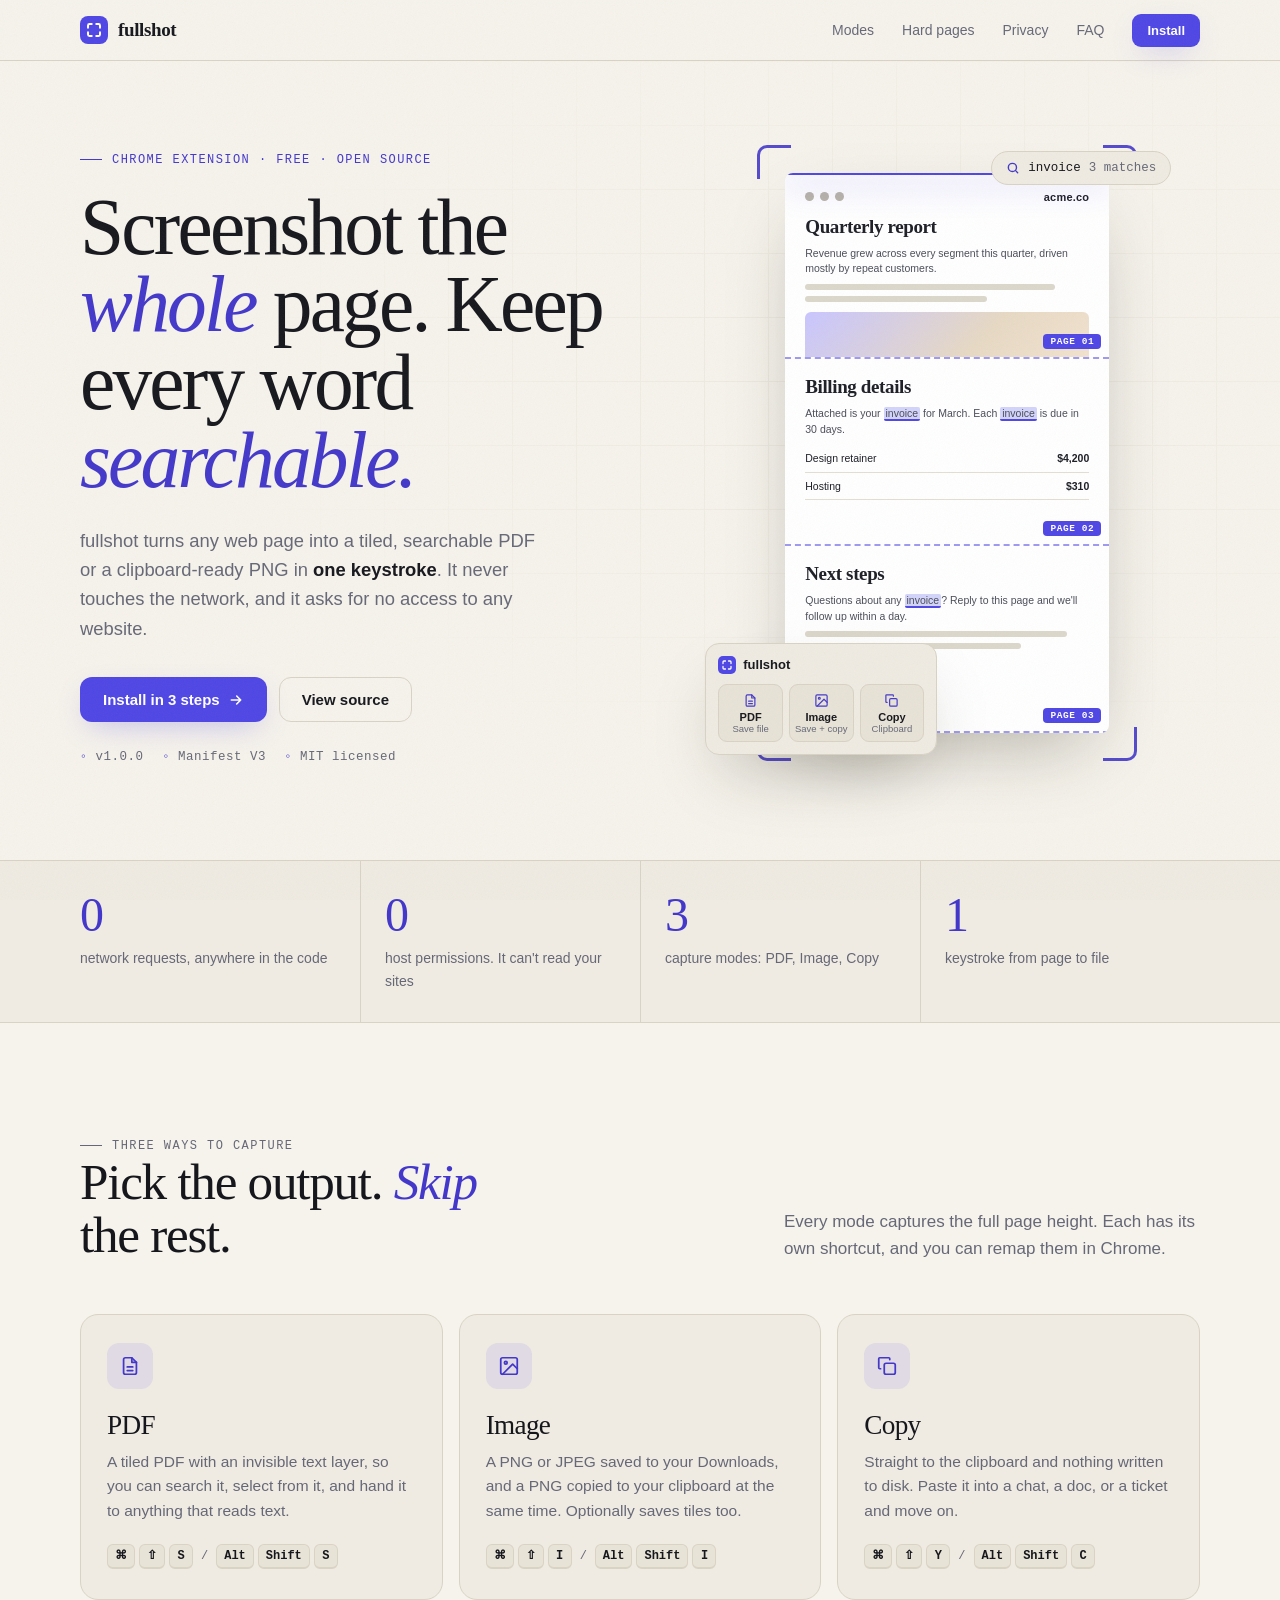
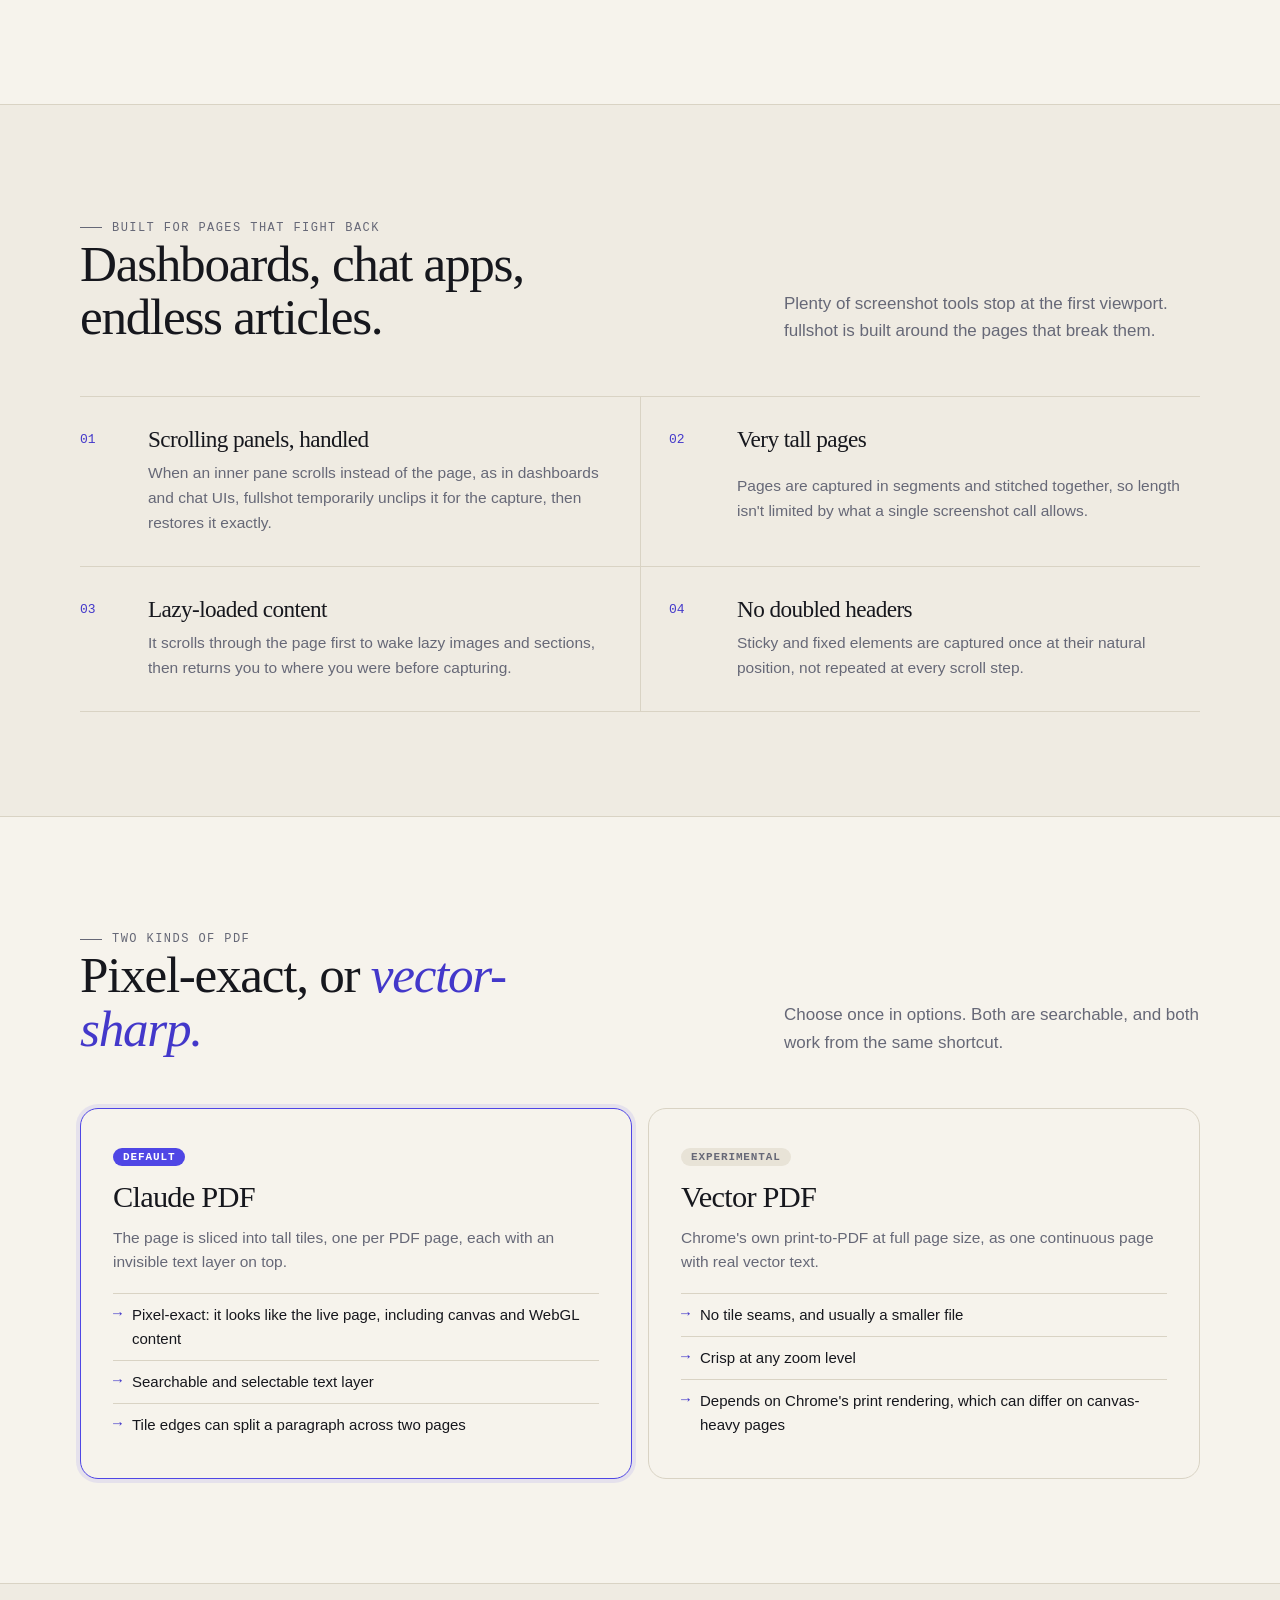
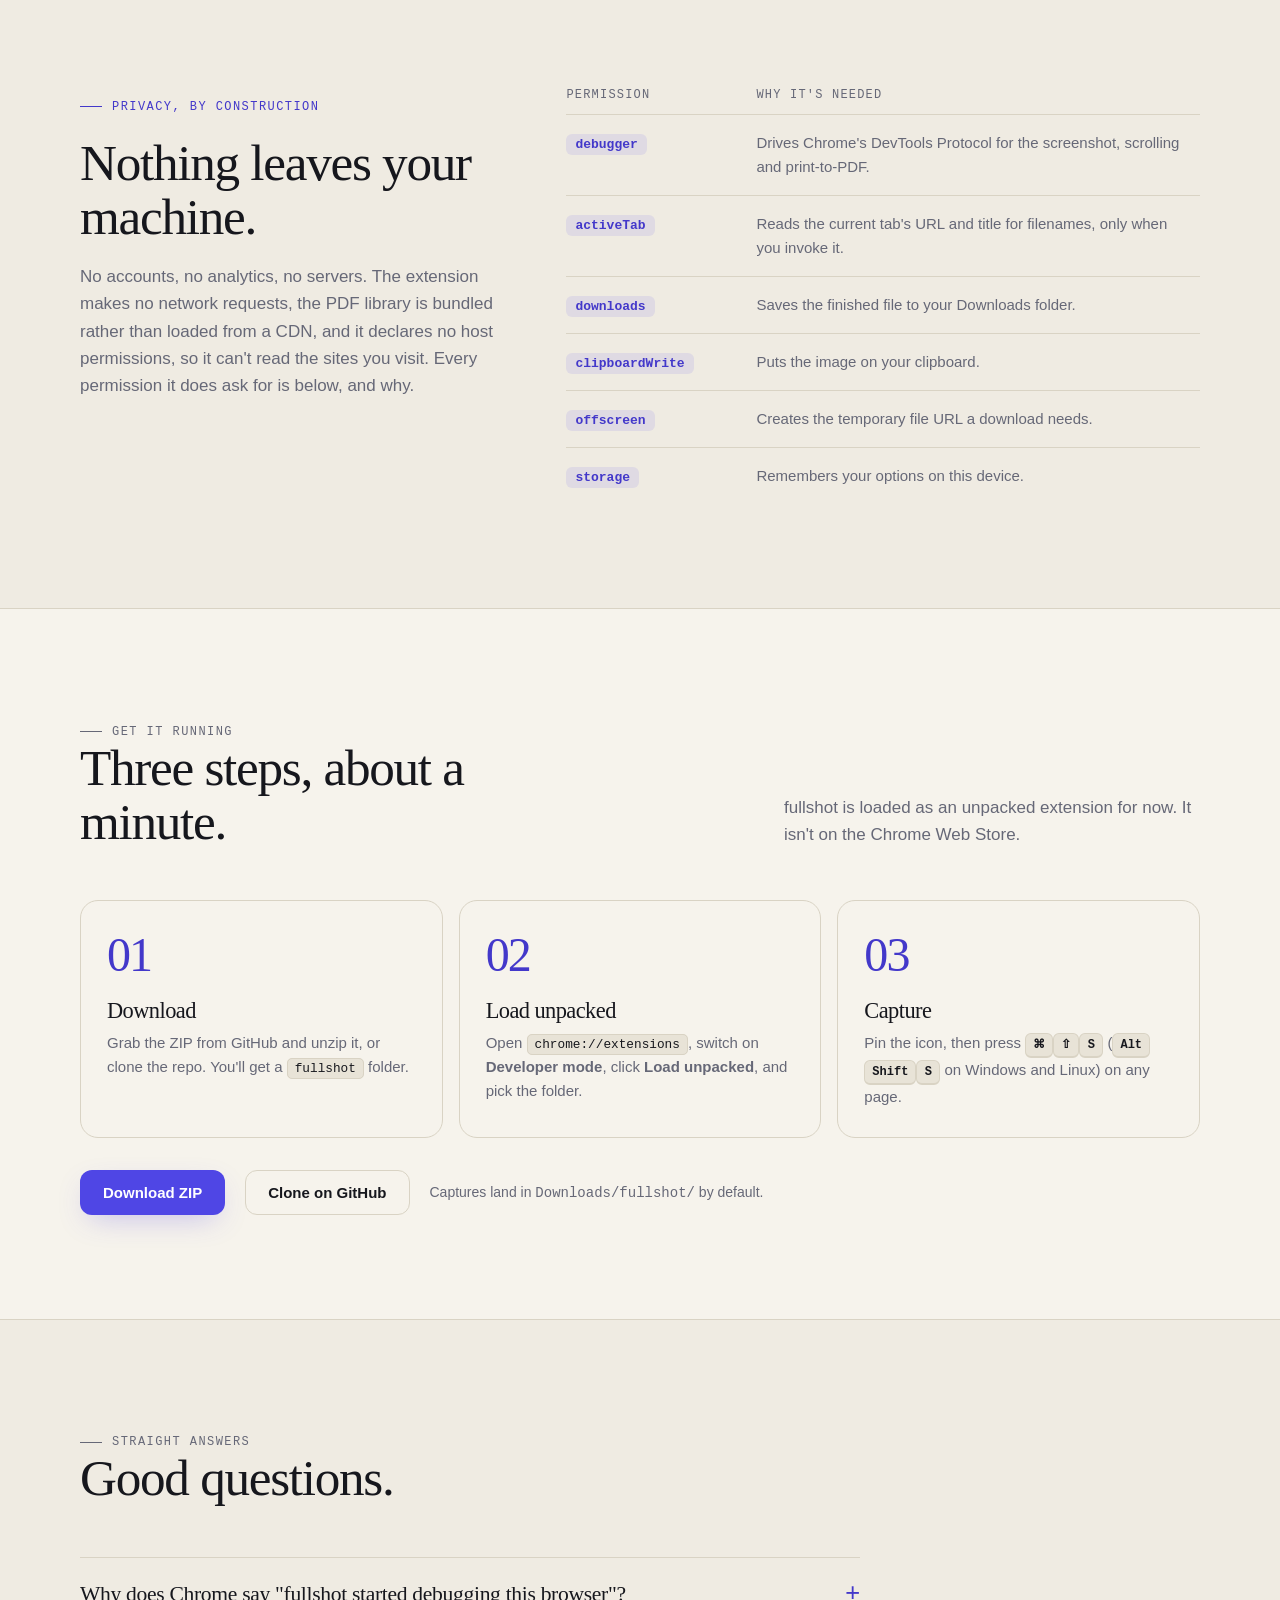
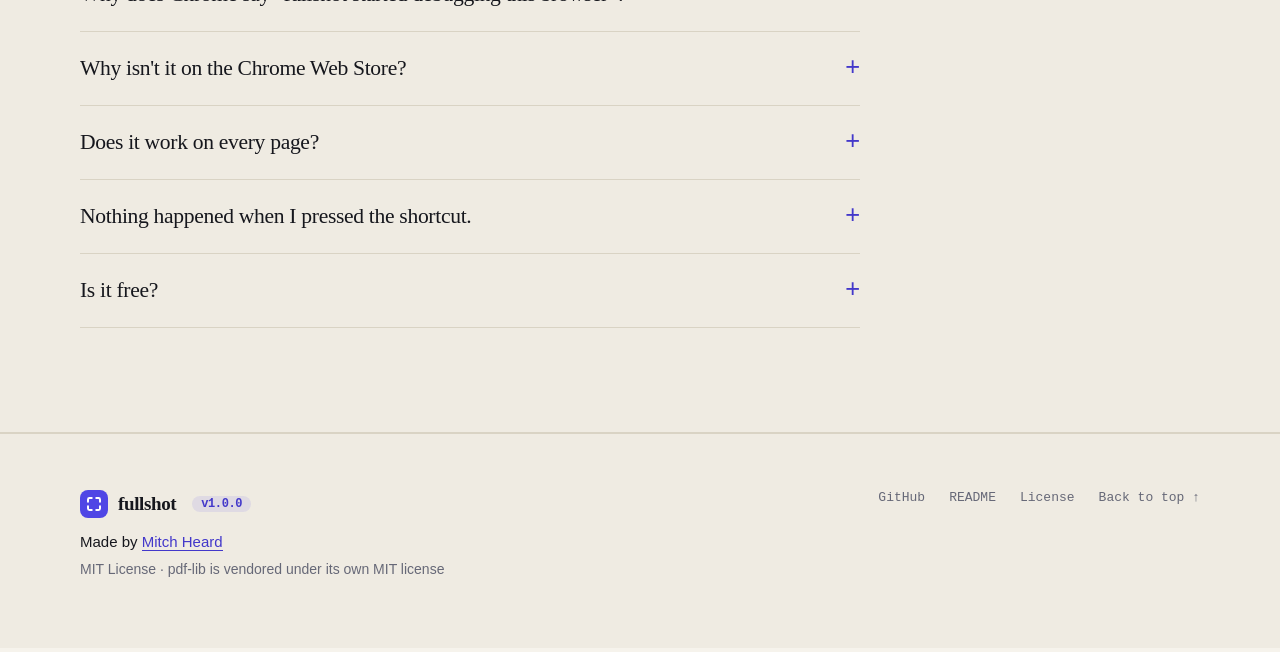
==== docs/index.html @ f9b730c2 "Add credit, version and shortcuts to options; add landing page Options gets a Shortcuts card (live f" ====
<!DOCTYPE html>
<html lang="en">
  <head>
    <meta charset="utf-8" />
    <meta name="viewport" content="width=device-width, initial-scale=1" />
    <title>fullshot — full-page screenshots for Chrome</title>
    <meta
      name="description"
      content="Capture any web page as a tiled, searchable PDF or a clipboard-ready PNG in one keystroke. Free, open source, and it never touches the network."
    />
    <meta name="theme-color" content="#0d0e12" />
    <meta property="og:title" content="fullshot — full-page screenshots for Chrome" />
    <meta
      property="og:description"
      content="Tiled, searchable PDFs and clipboard-ready PNGs in one keystroke. No network access, no tracking, no host permissions."
    />
    <meta property="og:type" content="website" />
    <link
      rel="icon"
      href="data:image/svg+xml,%3Csvg xmlns='http://www.w3.org/2000/svg' viewBox='0 0 32 32'%3E%3Crect width='32' height='32' rx='8' fill='%234f46e5'/%3E%3Cpath d='M9 13v-2.5A1.5 1.5 0 0 1 10.5 9H13M19 9h2.5a1.5 1.5 0 0 1 1.5 1.5V13M23 19v2.5a1.5 1.5 0 0 1-1.5 1.5H19M13 23h-2.5A1.5 1.5 0 0 1 9 21.5V19' fill='none' stroke='white' stroke-width='2.4' stroke-linecap='round' stroke-linejoin='round'/%3E%3C/svg%3E"
    />
    <style>
      /* ───────── Tokens ───────── */
      :root {
        --bg: #0d0e12;
        --bg-2: #14151b;
        --bg-3: #1b1c24;
        --line: #272935;
        --text: #ecebe6;
        --muted: #9b9dab;
        --accent: #4f46e5;
        --accent-text: #9ea2ff;
        --accent-glow: rgba(99, 102, 241, 0.45);
        --accent-soft: rgba(99, 102, 241, 0.14);
        --paper: #f4f1ea;
        --paper-ink: #1d1e26;
        --paper-muted: #b9b5a8;
        --shadow: 0 30px 80px -20px rgba(0, 0, 0, 0.7);
        --grain-opacity: 0.07;

        --serif: "Iowan Old Style", "Palatino Linotype", Palatino, Charter, "Bitstream Charter", Georgia, serif;
        --sans: -apple-system, BlinkMacSystemFont, "Segoe UI", Roboto, sans-serif;
        --mono: ui-monospace, "SF Mono", SFMono-Regular, Menlo, Consolas, monospace;
      }

      @media (prefers-color-scheme: light) {
        :root {
          --bg: #f6f3ec;
          --bg-2: #efebe2;
          --bg-3: #e8e3d7;
          --line: #d9d3c4;
          --text: #16171d;
          --muted: #666877;
          --accent: #4f46e5;
          --accent-text: #4338ca;
          --accent-glow: rgba(79, 70, 229, 0.35);
          --accent-soft: rgba(79, 70, 229, 0.1);
          --paper: #ffffff;
          --shadow: 0 30px 70px -25px rgba(40, 36, 20, 0.35);
          --grain-opacity: 0.05;
        }
      }

      /* ───────── Base ───────── */
      * {
        box-sizing: border-box;
      }

      html {
        scroll-behavior: smooth;
        scroll-padding-top: 72px;
      }

      body {
        margin: 0;
        background: var(--bg);
        color: var(--text);
        font-family: var(--sans);
        font-size: 17px;
        line-height: 1.6;
        -webkit-font-smoothing: antialiased;
      }

      /* Film-grain overlay: the one texture on the page. */
      body::before {
        content: "";
        position: fixed;
        inset: 0;
        z-index: 100;
        pointer-events: none;
        opacity: var(--grain-opacity);
        background-image: url("data:image/svg+xml,%3Csvg xmlns='http://www.w3.org/2000/svg' width='160' height='160'%3E%3Cfilter id='n'%3E%3CfeTurbulence type='fractalNoise' baseFrequency='.9' numOctaves='2' stitchTiles='stitch'/%3E%3C/filter%3E%3Crect width='100%25' height='100%25' filter='url(%23n)'/%3E%3C/svg%3E");
      }

      a {
        color: inherit;
      }

      .wrap {
        width: min(1120px, 100% - 48px);
        margin-inline: auto;
      }

      .mono {
        font-family: var(--mono);
      }

      .eyebrow {
        display: inline-flex;
        align-items: center;
        gap: 10px;
        margin: 0 0 20px;
        font: 500 12px/1.5 var(--mono);
        letter-spacing: 0.12em;
        text-transform: uppercase;
        color: var(--accent-text);
      }

      .eyebrow::before {
        content: "";
        width: 22px;
        height: 1px;
        background: currentColor;
      }

      h1,
      h2,
      h3 {
        font-family: var(--serif);
        font-weight: 500;
        letter-spacing: -0.025em;
        line-height: 1.05;
        margin: 0;
      }

      h2 {
        font-size: clamp(2rem, 4.2vw, 3.2rem);
        max-width: 18ch;
      }

      em {
        font-style: italic;
        color: var(--accent-text);
      }

      kbd {
        display: inline-block;
        min-width: 24px;
        padding: 2px 7px;
        font: 600 12px/1.5 var(--mono);
        text-align: center;
        color: var(--text);
        background: var(--bg-3);
        border: 1px solid var(--line);
        border-bottom-width: 2px;
        border-radius: 6px;
      }

      /* ───────── Nav ───────── */
      .nav {
        position: sticky;
        top: 0;
        z-index: 50;
        background: color-mix(in srgb, var(--bg) 82%, transparent);
        backdrop-filter: blur(14px);
        -webkit-backdrop-filter: blur(14px);
        border-bottom: 1px solid var(--line);
      }

      .nav .wrap {
        display: flex;
        align-items: center;
        justify-content: space-between;
        height: 60px;
      }

      .brand {
        display: flex;
        align-items: center;
        gap: 10px;
        font: 600 19px var(--serif);
        letter-spacing: -0.02em;
        text-decoration: none;
      }

      .logo {
        width: 28px;
        height: 28px;
        padding: 5px;
        border-radius: 8px;
        background: var(--accent);
        fill: none;
        stroke: #fff;
        stroke-width: 2.6;
        stroke-linecap: round;
        stroke-linejoin: round;
      }

      .nav-links {
        display: flex;
        align-items: center;
        gap: 28px;
        font-size: 14px;
      }

      .nav-links a {
        color: var(--muted);
        text-decoration: none;
        transition: color 0.15s;
      }

      .nav-links a:hover {
        color: var(--text);
      }

      .nav-links a.btn,
      .nav-links a.btn:hover {
        color: #fff;
      }

      .btn {
        display: inline-flex;
        align-items: center;
        gap: 8px;
        padding: 13px 22px;
        font: 600 15px var(--sans);
        text-decoration: none;
        color: #fff;
        background: var(--accent);
        border: 1px solid transparent;
        border-radius: 12px;
        box-shadow: 0 10px 30px -10px var(--accent-glow);
        transition: transform 0.15s, box-shadow 0.15s, background 0.15s;
      }

      .btn:hover {
        transform: translateY(-2px);
        background: #5b52f0;
        box-shadow: 0 16px 36px -10px var(--accent-glow);
      }

      .btn.ghost {
        color: var(--text);
        background: transparent;
        border-color: var(--line);
        box-shadow: none;
      }

      .btn.ghost:hover {
        background: var(--bg-2);
        border-color: var(--muted);
      }

      .btn.small {
        padding: 8px 14px;
        font-size: 13px;
        border-radius: 9px;
      }

      /* ───────── Hero ───────── */
      .hero {
        position: relative;
        overflow: hidden;
        padding: 80px 0 96px;
      }

      /* Faint viewfinder grid behind the hero. */
      .hero::before {
        content: "";
        position: absolute;
        inset: 0;
        background-image: linear-gradient(var(--line) 1px, transparent 1px),
          linear-gradient(90deg, var(--line) 1px, transparent 1px);
        background-size: 64px 64px;
        opacity: 0.35;
        mask-image: radial-gradient(ellipse 70% 70% at 70% 40%, #000 0%, transparent 75%);
        -webkit-mask-image: radial-gradient(ellipse 70% 70% at 70% 40%, #000 0%, transparent 75%);
      }

      .hero .wrap {
        position: relative;
        display: grid;
        grid-template-columns: 1.05fr 0.95fr;
        gap: 56px;
        align-items: center;
      }

      h1 {
        font-size: clamp(2.7rem, 6.2vw, 5.1rem);
        letter-spacing: -0.035em;
        line-height: 0.98;
      }

      .lede {
        max-width: 46ch;
        margin: 26px 0 34px;
        font-size: 1.15rem;
        color: var(--muted);
      }

      .lede strong {
        color: var(--text);
        font-weight: 600;
      }

      .cta-row {
        display: flex;
        flex-wrap: wrap;
        gap: 12px;
      }

      .meta {
        display: flex;
        flex-wrap: wrap;
        gap: 6px 18px;
        margin-top: 28px;
        font: 500 12.5px var(--mono);
        letter-spacing: 0.04em;
        color: var(--muted);
      }

      .meta span::before {
        content: "◦ ";
        color: var(--accent-text);
      }

      /* ───────── Hero visual: the page being sliced ───────── */
      .stage {
        position: relative;
        justify-self: center;
        width: min(380px, 100%);
        padding: 28px;
      }

      /* Viewfinder corner brackets around the stage. */
      .stage .corner {
        position: absolute;
        width: 34px;
        height: 34px;
        border: 3px solid var(--accent-text);
        opacity: 0.9;
      }
      .corner.tl { top: 0; left: 0; border-right: 0; border-bottom: 0; border-top-left-radius: 10px; }
      .corner.tr { top: 0; right: 0; border-left: 0; border-bottom: 0; border-top-right-radius: 10px; }
      .corner.bl { bottom: 0; left: 0; border-right: 0; border-top: 0; border-bottom-left-radius: 10px; }
      .corner.br { bottom: 0; right: 0; border-left: 0; border-top: 0; border-bottom-right-radius: 10px; }

      .page {
        position: relative;
        height: 560px;
        overflow: hidden;
        color: var(--paper-ink);
        background: var(--paper);
        border-radius: 8px;
        box-shadow: var(--shadow);
      }

      .tile {
        position: relative;
        height: 33.333%;
        padding: 18px 20px;
        border-bottom: 2px dashed rgba(79, 70, 229, 0.55);
        overflow: hidden;
      }

      .tile:last-child {
        border-bottom: 0;
      }

      .tile-tag {
        position: absolute;
        bottom: 8px;
        right: 8px;
        padding: 2px 7px;
        font: 600 9.5px var(--mono);
        letter-spacing: 0.06em;
        color: #fff;
        background: var(--accent);
        border-radius: 4px;
      }

      .fake-nav {
        display: flex;
        align-items: center;
        gap: 6px;
        margin-bottom: 14px;
      }

      .fake-nav i {
        width: 9px;
        height: 9px;
        border-radius: 50%;
        background: var(--paper-muted);
      }

      .fake-nav b {
        margin-left: auto;
        font: 700 11px var(--sans);
        letter-spacing: 0.02em;
      }

      .page h4 {
        margin: 0 0 8px;
        font: 600 19px/1.1 var(--serif);
        letter-spacing: -0.02em;
      }

      .page p {
        margin: 0 0 7px;
        font-size: 10.5px;
        line-height: 1.5;
        color: #4b4d59;
      }

      .bar {
        display: block;
        height: 6px;
        margin-bottom: 6px;
        border-radius: 3px;
        background: #dcd8cb;
      }

      .img-block {
        height: 54px;
        margin: 10px 0;
        border-radius: 6px;
        background: linear-gradient(135deg, #c9c6ff, #e7d9c4 60%, #f2e3cf);
      }

      .rows {
        width: 100%;
        border-collapse: collapse;
        font-size: 10.5px;
      }

      .rows td {
        padding: 5px 0;
        border-bottom: 1px solid #e3dfd2;
      }

      .rows td:last-child {
        text-align: right;
        font-weight: 600;
      }

      mark {
        padding: 0 2px;
        color: inherit;
        background: rgba(99, 102, 241, 0.28);
        border-bottom: 2px solid var(--accent);
        border-radius: 2px;
        animation: pulse 2.6s ease-in-out infinite;
      }

      @keyframes pulse {
        50% {
          background: rgba(99, 102, 241, 0.5);
        }
      }

      /* The sweep: everything above the line is "captured". */
      .scan {
        position: absolute;
        inset: 0 0 auto 0;
        height: 0;
        pointer-events: none;
        background: linear-gradient(to bottom, transparent, rgba(99, 102, 241, 0.16));
        border-bottom: 2px solid var(--accent);
        box-shadow: 0 8px 30px 2px var(--accent-glow);
        animation: sweep 6s cubic-bezier(0.55, 0, 0.3, 1) infinite;
      }

      @keyframes sweep {
        0% { height: 0; opacity: 1; }
        78% { height: 100%; opacity: 1; }
        92% { height: 100%; opacity: 0; }
        100% { height: 0; opacity: 0; }
      }

      .float {
        position: absolute;
        z-index: 2;
        background: var(--bg-2);
        color: var(--text);
        border: 1px solid var(--line);
        box-shadow: var(--shadow);
      }

      .search-chip {
        top: 6px;
        right: -34px;
        display: flex;
        align-items: center;
        gap: 8px;
        padding: 9px 14px;
        font: 500 12.5px var(--mono);
        border-radius: 999px;
        animation: bob 5s ease-in-out infinite;
      }

      .search-chip svg {
        width: 14px;
        height: 14px;
        fill: none;
        stroke: var(--accent-text);
        stroke-width: 2.4;
        stroke-linecap: round;
      }

      .search-chip span {
        color: var(--muted);
      }

      .mini-popup {
        bottom: 6px;
        left: -52px;
        width: 232px;
        padding: 12px;
        border-radius: 14px;
        animation: bob 6s ease-in-out -2s infinite;
      }

      .mini-head {
        display: flex;
        align-items: center;
        gap: 7px;
        margin-bottom: 10px;
        font: 700 13px var(--sans);
      }

      .mini-head .logo {
        width: 18px;
        height: 18px;
        padding: 3px;
        border-radius: 5px;
      }

      .mini-btns {
        display: grid;
        grid-template-columns: repeat(3, 1fr);
        gap: 6px;
      }

      .mini-btns div {
        padding: 8px 0 7px;
        text-align: center;
        font: 600 11px var(--sans);
        background: var(--bg-3);
        border: 1px solid var(--line);
        border-radius: 9px;
      }

      .mini-btns div small {
        display: block;
        font-weight: 400;
        font-size: 9.5px;
        color: var(--muted);
      }

      .mini-btns svg {
        display: block;
        width: 15px;
        height: 15px;
        margin: 0 auto 3px;
        fill: none;
        stroke: var(--accent-text);
        stroke-width: 1.9;
        stroke-linecap: round;
        stroke-linejoin: round;
      }

      @keyframes bob {
        50% { transform: translateY(-7px); }
      }

      /* ───────── Facts strip ───────── */
      .facts {
        border-block: 1px solid var(--line);
        background: var(--bg-2);
      }

      .facts .wrap {
        display: grid;
        grid-template-columns: repeat(4, 1fr);
      }

      .fact {
        padding: 30px 24px;
        border-left: 1px solid var(--line);
      }

      .fact:first-child {
        border-left: 0;
        padding-left: 0;
      }

      .fact b {
        display: block;
        font: 500 clamp(2rem, 4vw, 3rem) var(--serif);
        letter-spacing: -0.03em;
        line-height: 1;
        color: var(--accent-text);
      }

      .fact span {
        display: block;
        margin-top: 8px;
        font-size: 14px;
        color: var(--muted);
      }

      /* ───────── Sections ───────── */
      section.block {
        padding: 104px 0;
      }

      .section-head {
        display: flex;
        flex-wrap: wrap;
        align-items: end;
        justify-content: space-between;
        gap: 20px 48px;
        margin-bottom: 52px;
      }

      .section-head p {
        max-width: 44ch;
        margin: 0;
        color: var(--muted);
      }

      .cards {
        display: grid;
        grid-template-columns: repeat(3, 1fr);
        gap: 16px;
      }

      .card {
        position: relative;
        padding: 28px 26px 30px;
        background: var(--bg-2);
        border: 1px solid var(--line);
        border-radius: 18px;
        transition: transform 0.2s, border-color 0.2s;
      }

      .card:hover {
        transform: translateY(-4px);
        border-color: var(--accent);
      }

      .card .icon {
        display: grid;
        place-items: center;
        width: 46px;
        height: 46px;
        margin-bottom: 22px;
        background: var(--accent-soft);
        border-radius: 12px;
      }

      .card .icon svg {
        width: 22px;
        height: 22px;
        fill: none;
        stroke: var(--accent-text);
        stroke-width: 1.9;
        stroke-linecap: round;
        stroke-linejoin: round;
      }

      .card h3 {
        font-size: 1.7rem;
        margin-bottom: 10px;
      }

      .card p {
        margin: 0 0 20px;
        font-size: 15.5px;
        color: var(--muted);
      }

      .keys {
        display: flex;
        flex-wrap: wrap;
        align-items: center;
        gap: 4px;
        font-size: 12px;
        color: var(--muted);
      }

      .keys .or {
        margin: 0 4px;
        font-family: var(--mono);
      }

      /* Tougher-pages list */
      .tough {
        display: grid;
        grid-template-columns: repeat(2, 1fr);
        border-top: 1px solid var(--line);
      }

      .tough article {
        display: grid;
        grid-template-columns: 56px 1fr;
        gap: 4px 12px;
        padding: 30px 28px 30px 0;
        border-bottom: 1px solid var(--line);
      }

      .tough article:nth-child(even) {
        padding-left: 28px;
        padding-right: 0;
        border-left: 1px solid var(--line);
      }

      .tough .num {
        grid-row: span 2;
        font: 500 13px var(--mono);
        color: var(--accent-text);
        padding-top: 5px;
      }

      .tough h3 {
        font-size: 1.45rem;
      }

      .tough p {
        margin: 6px 0 0;
        font-size: 15.5px;
        color: var(--muted);
      }

      /* PDF modes */
      .alt {
        background: var(--bg-2);
        border-block: 1px solid var(--line);
      }

      .modes {
        display: grid;
        grid-template-columns: repeat(2, 1fr);
        gap: 16px;
      }

      .mode {
        padding: 32px;
        background: var(--bg);
        border: 1px solid var(--line);
        border-radius: 18px;
      }

      .mode.default {
        border-color: var(--accent);
        box-shadow: 0 0 0 4px var(--accent-soft);
      }

      .mode .tag {
        display: inline-block;
        margin-bottom: 16px;
        padding: 3px 10px;
        font: 600 11px var(--mono);
        letter-spacing: 0.08em;
        text-transform: uppercase;
        color: var(--muted);
        background: var(--bg-3);
        border-radius: 999px;
      }

      .mode.default .tag {
        color: #fff;
        background: var(--accent);
      }

      .mode h3 {
        font-size: 1.9rem;
        margin-bottom: 12px;
      }

      .mode > p {
        margin: 0 0 18px;
        color: var(--muted);
        font-size: 15.5px;
      }

      .mode ul {
        margin: 0;
        padding: 0;
        list-style: none;
        font-size: 15px;
      }

      .mode li {
        display: flex;
        gap: 10px;
        padding: 9px 0;
        border-top: 1px solid var(--line);
      }

      .mode li::before {
        content: "→";
        color: var(--accent-text);
        font-family: var(--mono);
      }

      /* Privacy table */
      .perm-table {
        width: 100%;
        border-collapse: collapse;
        font-size: 15px;
      }

      .perm-table th {
        padding: 0 16px 12px 0;
        text-align: left;
        font: 500 12px var(--mono);
        letter-spacing: 0.1em;
        text-transform: uppercase;
        color: var(--muted);
      }

      .perm-table td {
        padding: 16px 16px 16px 0;
        vertical-align: top;
        border-top: 1px solid var(--line);
      }

      .perm-table td:first-child {
        width: 190px;
        white-space: nowrap;
      }

      .perm-table code {
        padding: 3px 9px;
        font: 600 13px var(--mono);
        color: var(--accent-text);
        background: var(--accent-soft);
        border-radius: 6px;
      }

      .perm-table td:last-child {
        color: var(--muted);
      }

      .privacy-grid {
        display: grid;
        grid-template-columns: 0.8fr 1.2fr;
        gap: 64px;
        align-items: start;
      }

      .privacy-grid h2 {
        margin-bottom: 20px;
      }

      .privacy-grid .note {
        color: var(--muted);
        margin: 0;
      }

      /* Install */
      .steps {
        display: grid;
        grid-template-columns: repeat(3, 1fr);
        gap: 16px;
        margin: 0;
        padding: 0;
        list-style: none;
        counter-reset: step;
      }

      .steps li {
        position: relative;
        padding: 30px 26px 28px;
        background: var(--bg);
        border: 1px solid var(--line);
        border-radius: 18px;
        counter-increment: step;
      }

      .steps li::before {
        content: counter(step, decimal-leading-zero);
        display: block;
        margin-bottom: 20px;
        font: 500 3rem/1 var(--serif);
        letter-spacing: -0.04em;
        color: var(--accent-text);
      }

      .steps h3 {
        margin-bottom: 8px;
        font-size: 1.4rem;
      }

      .steps p {
        margin: 0;
        font-size: 15px;
        color: var(--muted);
      }

      .steps code,
      .faq code {
        padding: 2px 7px;
        font: 500 0.85em var(--mono);
        background: var(--bg-3);
        border: 1px solid var(--line);
        border-radius: 5px;
        color: var(--text);
      }

      .install-cta {
        display: flex;
        flex-wrap: wrap;
        align-items: center;
        gap: 14px 20px;
        margin-top: 32px;
      }

      .install-cta p {
        margin: 0;
        font-size: 14px;
        color: var(--muted);
      }

      /* FAQ */
      .faq {
        max-width: 780px;
      }

      .faq details {
        border-top: 1px solid var(--line);
      }

      .faq details:last-child {
        border-bottom: 1px solid var(--line);
      }

      .faq summary {
        display: flex;
        align-items: center;
        justify-content: space-between;
        gap: 20px;
        padding: 22px 0;
        font: 500 1.35rem var(--serif);
        letter-spacing: -0.015em;
        cursor: pointer;
        list-style: none;
      }

      .faq summary::-webkit-details-marker {
        display: none;
      }

      .faq summary::after {
        content: "+";
        flex: none;
        font: 400 1.6rem var(--mono);
        color: var(--accent-text);
        transition: transform 0.2s;
      }

      .faq details[open] summary::after {
        transform: rotate(45deg);
      }

      .faq details p {
        margin: 0 0 24px;
        max-width: 62ch;
        color: var(--muted);
      }

      /* Footer */
      footer {
        padding: 56px 0 64px;
        border-top: 1px solid var(--line);
        background: var(--bg-2);
      }

      footer .wrap {
        display: flex;
        flex-wrap: wrap;
        align-items: flex-start;
        justify-content: space-between;
        gap: 28px;
      }

      footer .brand {
        margin-bottom: 12px;
      }

      footer p {
        margin: 0 0 4px;
        font-size: 14px;
        color: var(--muted);
      }

      footer .credit {
        font-size: 15px;
        color: var(--text);
      }

      footer .credit a {
        color: var(--accent-text);
        text-decoration: none;
        border-bottom: 1px solid currentColor;
      }

      .foot-links {
        display: flex;
        flex-wrap: wrap;
        gap: 10px 24px;
        font: 500 13px var(--mono);
      }

      .foot-links a {
        color: var(--muted);
        text-decoration: none;
      }

      .foot-links a:hover {
        color: var(--text);
      }

      .version-pill {
        display: inline-block;
        margin-left: 6px;
        padding: 1px 9px;
        font: 600 12px var(--mono);
        color: var(--accent-text);
        background: var(--accent-soft);
        border-radius: 999px;
      }

      /* ───────── Motion ───────── */
      .rise {
        opacity: 0;
        transform: translateY(18px);
        animation: rise 0.8s cubic-bezier(0.2, 0.7, 0.2, 1) forwards;
        animation-delay: calc(var(--i, 0) * 90ms + 80ms);
      }

      @keyframes rise {
        to { opacity: 1; transform: none; }
      }

      /* Hidden only once JS has confirmed it can reveal them again. */
      .js .reveal {
        opacity: 0;
        transform: translateY(22px);
        transition: opacity 0.7s ease, transform 0.7s cubic-bezier(0.2, 0.7, 0.2, 1);
      }

      .js .reveal.in {
        opacity: 1;
        transform: none;
      }

      @media (prefers-reduced-motion: reduce) {
        html { scroll-behavior: auto; }
        .rise, .js .reveal { opacity: 1; transform: none; animation: none; transition: none; }
        .scan { animation: none; height: 100%; opacity: 0.5; }
        .search-chip, .mini-popup, mark { animation: none; }
      }

      /* ───────── Responsive ───────── */
      @media (max-width: 920px) {
        .hero .wrap { grid-template-columns: 1fr; gap: 64px; }
        .stage { margin-bottom: 8px; }
        .search-chip { right: -6px; }
        .mini-popup { left: -10px; }
        .cards, .steps { grid-template-columns: 1fr; }
        .modes { grid-template-columns: 1fr; }
        .privacy-grid { grid-template-columns: 1fr; gap: 36px; }
        .tough { grid-template-columns: 1fr; }
        .tough article:nth-child(even) { padding-left: 0; border-left: 0; }
        .tough article { padding-right: 0; }
        .facts .wrap { grid-template-columns: repeat(2, 1fr); }
        .fact:nth-child(3) { border-left: 0; padding-left: 0; }
        .fact:nth-child(n + 3) { border-top: 1px solid var(--line); }
        .nav-links a:not(.btn) { display: none; }
      }

      @media (max-width: 560px) {
        body { font-size: 16px; }
        .hero { padding: 48px 0 64px; }
        section.block { padding: 72px 0; }
        .perm-table td:first-child { width: auto; white-space: normal; }
        .perm-table th:last-child { display: none; }
        .perm-table tr { display: block; padding: 14px 0; border-top: 1px solid var(--line); }
        .perm-table td { display: block; padding: 0; border: 0; }
        .perm-table td:first-child { margin-bottom: 6px; }
        .perm-table thead { display: none; }
        .stage { padding: 22px; }
        .search-chip { right: -2px; }
        .mini-popup { left: -4px; width: 210px; }
      }
    </style>
  </head>

  <body>
    <header class="nav">
      <div class="wrap">
        <a class="brand" href="#top">
          <svg class="logo" viewBox="0 0 24 24" aria-hidden="true">
            <path d="M4 9V6a2 2 0 0 1 2-2h3M15 4h3a2 2 0 0 1 2 2v3M20 15v3a2 2 0 0 1-2 2h-3M9 20H6a2 2 0 0 1-2-2v-3" />
          </svg>
          fullshot
        </a>
        <nav class="nav-links" aria-label="Primary">
          <a href="#modes">Modes</a>
          <a href="#pages">Hard pages</a>
          <a href="#privacy">Privacy</a>
          <a href="#faq">FAQ</a>
          <a class="btn small" href="#install">Install</a>
        </nav>
      </div>
    </header>

    <main id="top">
      <!-- ───────── Hero ───────── -->
      <section class="hero">
        <div class="wrap">
          <div>
            <p class="eyebrow rise" style="--i: 0">Chrome extension · Free · Open source</p>
            <h1 class="rise" style="--i: 1">
              Screenshot the <em>whole</em> page. Keep every word <em>searchable.</em>
            </h1>
            <p class="lede rise" style="--i: 2">
              fullshot turns any web page into a tiled, searchable PDF or a clipboard-ready PNG in
              <strong>one keystroke</strong>. It never touches the network, and it asks for no access to any
              website.
            </p>
            <div class="cta-row rise" style="--i: 3">
              <a class="btn" href="#install">
                Install in 3 steps
                <svg width="16" height="16" viewBox="0 0 24 24" fill="none" stroke="currentColor" stroke-width="2.4" stroke-linecap="round" stroke-linejoin="round" aria-hidden="true"><path d="M5 12h14M13 6l6 6-6 6" /></svg>
              </a>
              <a class="btn ghost" href="https://github.com/mitchheard/fullshot" target="_blank" rel="noopener">View source</a>
            </div>
            <div class="meta rise" style="--i: 4">
              <span>v1.0.0</span>
              <span>Manifest V3</span>
              <span>MIT licensed</span>
            </div>
          </div>

          <div class="stage rise" style="--i: 3" aria-hidden="true">
            <i class="corner tl"></i><i class="corner tr"></i><i class="corner bl"></i><i class="corner br"></i>

            <div class="page">
              <div class="tile">
                <span class="tile-tag">PAGE 01</span>
                <div class="fake-nav"><i></i><i></i><i></i><b>acme.co</b></div>
                <h4>Quarterly report</h4>
                <p>Revenue grew across every segment this quarter, driven mostly by repeat customers.</p>
                <span class="bar" style="width: 88%"></span>
                <span class="bar" style="width: 64%"></span>
                <div class="img-block"></div>
              </div>
              <div class="tile">
                <span class="tile-tag">PAGE 02</span>
                <h4>Billing details</h4>
                <p>Attached is your <mark>invoice</mark> for March. Each <mark>invoice</mark> is due in 30 days.</p>
                <table class="rows">
                  <tr><td>Design retainer</td><td>$4,200</td></tr>
                  <tr><td>Hosting</td><td>$310</td></tr>
                </table>
              </div>
              <div class="tile">
                <span class="tile-tag">PAGE 03</span>
                <h4>Next steps</h4>
                <p>Questions about any <mark>invoice</mark>? Reply to this page and we'll follow up within a day.</p>
                <span class="bar" style="width: 92%"></span>
                <span class="bar" style="width: 76%"></span>
                <span class="bar" style="width: 40%"></span>
              </div>
              <div class="scan"></div>
            </div>

            <div class="float search-chip">
              <svg viewBox="0 0 24 24"><circle cx="11" cy="11" r="7" /><path d="m20 20-3.5-3.5" /></svg>
              invoice <span>3 matches</span>
            </div>

            <div class="float mini-popup">
              <div class="mini-head">
                <svg class="logo" viewBox="0 0 24 24"><path d="M4 9V6a2 2 0 0 1 2-2h3M15 4h3a2 2 0 0 1 2 2v3M20 15v3a2 2 0 0 1-2 2h-3M9 20H6a2 2 0 0 1-2-2v-3" /></svg>
                fullshot
              </div>
              <div class="mini-btns">
                <div>
                  <svg viewBox="0 0 24 24"><path d="M14 3H7a2 2 0 0 0-2 2v14a2 2 0 0 0 2 2h10a2 2 0 0 0 2-2V8z" /><path d="M14 3v5h5M9 13h6M9 17h6" /></svg>
                  PDF<small>Save file</small>
                </div>
                <div>
                  <svg viewBox="0 0 24 24"><rect x="3" y="3" width="18" height="18" rx="2" /><circle cx="8.5" cy="8.5" r="1.5" /><path d="m21 15-5-5L5 21" /></svg>
                  Image<small>Save + copy</small>
                </div>
                <div>
                  <svg viewBox="0 0 24 24"><rect x="9" y="9" width="12" height="12" rx="2" /><path d="M5 15H4a1 1 0 0 1-1-1V4a1 1 0 0 1 1-1h10a1 1 0 0 1 1 1v1" /></svg>
                  Copy<small>Clipboard</small>
                </div>
              </div>
            </div>
          </div>
        </div>
      </section>

      <!-- ───────── Facts ───────── -->
      <div class="facts">
        <div class="wrap">
          <div class="fact"><b>0</b><span>network requests, anywhere in the code</span></div>
          <div class="fact"><b>0</b><span>host permissions. It can't read your sites</span></div>
          <div class="fact"><b>3</b><span>capture modes: PDF, Image, Copy</span></div>
          <div class="fact"><b>1</b><span>keystroke from page to file</span></div>
        </div>
      </div>

      <!-- ───────── Modes ───────── -->
      <section class="block" id="modes">
        <div class="wrap">
          <div class="section-head reveal">
            <div>
              <p class="eyebrow">Three ways to capture</p>
              <h2>Pick the output. <em>Skip</em> the rest.</h2>
            </div>
            <p>Every mode captures the full page height. Each has its own shortcut, and you can remap them in Chrome.</p>
          </div>

          <div class="cards">
            <article class="card reveal">
              <div class="icon"><svg viewBox="0 0 24 24"><path d="M14 3H7a2 2 0 0 0-2 2v14a2 2 0 0 0 2 2h10a2 2 0 0 0 2-2V8z" /><path d="M14 3v5h5M9 13h6M9 17h6" /></svg></div>
              <h3>PDF</h3>
              <p>A tiled PDF with an invisible text layer, so you can search it, select from it, and hand it to anything that reads text.</p>
              <div class="keys"><kbd>⌘</kbd><kbd>⇧</kbd><kbd>S</kbd><span class="or">/</span><kbd>Alt</kbd><kbd>Shift</kbd><kbd>S</kbd></div>
            </article>
            <article class="card reveal" style="transition-delay: 90ms">
              <div class="icon"><svg viewBox="0 0 24 24"><rect x="3" y="3" width="18" height="18" rx="2" /><circle cx="8.5" cy="8.5" r="1.5" /><path d="m21 15-5-5L5 21" /></svg></div>
              <h3>Image</h3>
              <p>A PNG or JPEG saved to your Downloads, and a PNG copied to your clipboard at the same time. Optionally saves tiles too.</p>
              <div class="keys"><kbd>⌘</kbd><kbd>⇧</kbd><kbd>I</kbd><span class="or">/</span><kbd>Alt</kbd><kbd>Shift</kbd><kbd>I</kbd></div>
            </article>
            <article class="card reveal" style="transition-delay: 180ms">
              <div class="icon"><svg viewBox="0 0 24 24"><rect x="9" y="9" width="12" height="12" rx="2" /><path d="M5 15H4a1 1 0 0 1-1-1V4a1 1 0 0 1 1-1h10a1 1 0 0 1 1 1v1" /></svg></div>
              <h3>Copy</h3>
              <p>Straight to the clipboard and nothing written to disk. Paste it into a chat, a doc, or a ticket and move on.</p>
              <div class="keys"><kbd>⌘</kbd><kbd>⇧</kbd><kbd>Y</kbd><span class="or">/</span><kbd>Alt</kbd><kbd>Shift</kbd><kbd>C</kbd></div>
            </article>
          </div>
        </div>
      </section>

      <!-- ───────── Hard pages ───────── -->
      <section class="block alt" id="pages">
        <div class="wrap">
          <div class="section-head reveal">
            <div>
              <p class="eyebrow">Built for pages that fight back</p>
              <h2>Dashboards, chat apps, endless articles.</h2>
            </div>
            <p>Plenty of screenshot tools stop at the first viewport. fullshot is built around the pages that break them.</p>
          </div>

          <div class="tough reveal">
            <article>
              <span class="num">01</span>
              <h3>Scrolling panels, handled</h3>
              <p>When an inner pane scrolls instead of the page, as in dashboards and chat UIs, fullshot temporarily unclips it for the capture, then restores it exactly.</p>
            </article>
            <article>
              <span class="num">02</span>
              <h3>Very tall pages</h3>
              <p>Pages are captured in segments and stitched together, so length isn't limited by what a single screenshot call allows.</p>
            </article>
            <article>
              <span class="num">03</span>
              <h3>Lazy-loaded content</h3>
              <p>It scrolls through the page first to wake lazy images and sections, then returns you to where you were before capturing.</p>
            </article>
            <article>
              <span class="num">04</span>
              <h3>No doubled headers</h3>
              <p>Sticky and fixed elements are captured once at their natural position, not repeated at every scroll step.</p>
            </article>
          </div>
        </div>
      </section>

      <!-- ───────── PDF flavors ───────── -->
      <section class="block">
        <div class="wrap">
          <div class="section-head reveal">
            <div>
              <p class="eyebrow">Two kinds of PDF</p>
              <h2>Pixel-exact, or <em>vector-sharp.</em></h2>
            </div>
            <p>Choose once in options. Both are searchable, and both work from the same shortcut.</p>
          </div>

          <div class="modes">
            <article class="mode default reveal">
              <span class="tag">Default</span>
              <h3>Claude PDF</h3>
              <p>The page is sliced into tall tiles, one per PDF page, each with an invisible text layer on top.</p>
              <ul>
                <li>Pixel-exact: it looks like the live page, including canvas and WebGL content</li>
                <li>Searchable and selectable text layer</li>
                <li>Tile edges can split a paragraph across two pages</li>
              </ul>
            </article>
            <article class="mode reveal" style="transition-delay: 90ms">
              <span class="tag">Experimental</span>
              <h3>Vector PDF</h3>
              <p>Chrome's own print-to-PDF at full page size, as one continuous page with real vector text.</p>
              <ul>
                <li>No tile seams, and usually a smaller file</li>
                <li>Crisp at any zoom level</li>
                <li>Depends on Chrome's print rendering, which can differ on canvas-heavy pages</li>
              </ul>
            </article>
          </div>
        </div>
      </section>

      <!-- ───────── Privacy ───────── -->
      <section class="block alt" id="privacy">
        <div class="wrap privacy-grid">
          <div class="reveal">
            <p class="eyebrow">Privacy, by construction</p>
            <h2>Nothing leaves your machine.</h2>
            <p class="note">
              No accounts, no analytics, no servers. The extension makes no network requests, the PDF library is
              bundled rather than loaded from a CDN, and it declares no host permissions, so it can't read the
              sites you visit. Every permission it does ask for is below, and why.
            </p>
          </div>

          <table class="perm-table reveal">
            <thead>
              <tr><th>Permission</th><th>Why it's needed</th></tr>
            </thead>
            <tbody>
              <tr><td><code>debugger</code></td><td>Drives Chrome's DevTools Protocol for the screenshot, scrolling and print-to-PDF.</td></tr>
              <tr><td><code>activeTab</code></td><td>Reads the current tab's URL and title for filenames, only when you invoke it.</td></tr>
              <tr><td><code>downloads</code></td><td>Saves the finished file to your Downloads folder.</td></tr>
              <tr><td><code>clipboardWrite</code></td><td>Puts the image on your clipboard.</td></tr>
              <tr><td><code>offscreen</code></td><td>Creates the temporary file URL a download needs.</td></tr>
              <tr><td><code>storage</code></td><td>Remembers your options on this device.</td></tr>
            </tbody>
          </table>
        </div>
      </section>

      <!-- ───────── Install ───────── -->
      <section class="block" id="install">
        <div class="wrap">
          <div class="section-head reveal">
            <div>
              <p class="eyebrow">Get it running</p>
              <h2>Three steps, about a minute.</h2>
            </div>
            <p>fullshot is loaded as an unpacked extension for now. It isn't on the Chrome Web Store.</p>
          </div>

          <ol class="steps">
            <li class="reveal">
              <h3>Download</h3>
              <p>Grab the ZIP from GitHub and unzip it, or clone the repo. You'll get a <code>fullshot</code> folder.</p>
            </li>
            <li class="reveal" style="transition-delay: 90ms">
              <h3>Load unpacked</h3>
              <p>Open <code>chrome://extensions</code>, switch on <strong>Developer mode</strong>, click <strong>Load unpacked</strong>, and pick the folder.</p>
            </li>
            <li class="reveal" style="transition-delay: 180ms">
              <h3>Capture</h3>
              <p>Pin the icon, then press <kbd>⌘</kbd><kbd>⇧</kbd><kbd>S</kbd> (<kbd>Alt</kbd><kbd>Shift</kbd><kbd>S</kbd> on Windows and Linux) on any page.</p>
            </li>
          </ol>

          <div class="install-cta reveal">
            <a class="btn" href="https://github.com/mitchheard/fullshot/archive/refs/heads/main.zip">Download ZIP</a>
            <a class="btn ghost" href="https://github.com/mitchheard/fullshot" target="_blank" rel="noopener">Clone on GitHub</a>
            <p>Captures land in <code>Downloads/fullshot/</code> by default.</p>
          </div>
        </div>
      </section>

      <!-- ───────── FAQ ───────── -->
      <section class="block alt" id="faq">
        <div class="wrap">
          <div class="section-head reveal">
            <div>
              <p class="eyebrow">Straight answers</p>
              <h2>Good questions.</h2>
            </div>
          </div>

          <div class="faq reveal">
            <details>
              <summary>Why does Chrome say "fullshot started debugging this browser"?</summary>
              <p>
                fullshot uses Chrome's debugging protocol to take the screenshot, and Chrome always shows that bar
                while an extension is attached. It can't be hidden, and fullshot detaches the moment the capture
                finishes.
              </p>
            </details>
            <details>
              <summary>Why isn't it on the Chrome Web Store?</summary>
              <p>
                The <code>debugger</code> permission shows a strong install warning and gets extra review there, so
                for now it's distributed as source. You can read every line of it before you load it.
              </p>
            </details>
            <details>
              <summary>Does it work on every page?</summary>
              <p>
                Almost. Chrome blocks extensions on <code>chrome://</code> pages and the Web Store. Virtualized
                lists, where rows don't exist until you scroll to them, can only be captured as far as they've
                rendered. Fixed UI like a chat composer can land mid-page in app-style layouts.
              </p>
            </details>
            <details>
              <summary>Nothing happened when I pressed the shortcut.</summary>
              <p>
                Check <code>chrome://extensions/shortcuts</code>. Chrome sometimes keeps a previously assigned key
                instead of the default. The options page lists whatever is actually bound right now.
              </p>
            </details>
            <details>
              <summary>Is it free?</summary>
              <p>Yes. It's MIT licensed, with no accounts, no tiers and no tracking.</p>
            </details>
          </div>
        </div>
      </section>
    </main>

    <footer>
      <div class="wrap">
        <div>
          <a class="brand" href="#top">
            <svg class="logo" viewBox="0 0 24 24" aria-hidden="true">
              <path d="M4 9V6a2 2 0 0 1 2-2h3M15 4h3a2 2 0 0 1 2 2v3M20 15v3a2 2 0 0 1-2 2h-3M9 20H6a2 2 0 0 1-2-2v-3" />
            </svg>
            fullshot <span class="version-pill">v1.0.0</span>
          </a>
          <p class="credit">
            Made by <a href="https://github.com/mitchheard" target="_blank" rel="noopener">Mitch Heard</a>
          </p>
          <p>MIT License · pdf-lib is vendored under its own MIT license</p>
        </div>
        <nav class="foot-links" aria-label="Footer">
          <a href="https://github.com/mitchheard/fullshot" target="_blank" rel="noopener">GitHub</a>
          <a href="https://github.com/mitchheard/fullshot/blob/main/README.md" target="_blank" rel="noopener">README</a>
          <a href="https://github.com/mitchheard/fullshot/blob/main/LICENSE" target="_blank" rel="noopener">License</a>
          <a href="#top">Back to top ↑</a>
        </nav>
      </div>
    </footer>

    <script>
      // Reveal-on-scroll. The "js" class is what hides .reveal elements, so
      // without JS or IntersectionObserver everything simply stays visible.
      (function () {
        if (!("IntersectionObserver" in window)) return;
        document.documentElement.classList.add("js");
        var items = document.querySelectorAll(".reveal");
        var io = new IntersectionObserver(
          function (entries) {
            entries.forEach(function (entry) {
              if (entry.isIntersecting) {
                entry.target.classList.add("in");
                io.unobserve(entry.target);
              }
            });
          },
          { threshold: 0.12, rootMargin: "0px 0px -40px 0px" }
        );
        items.forEach(function (el) { io.observe(el); });
      })();
    </script>
  </body>
</html>
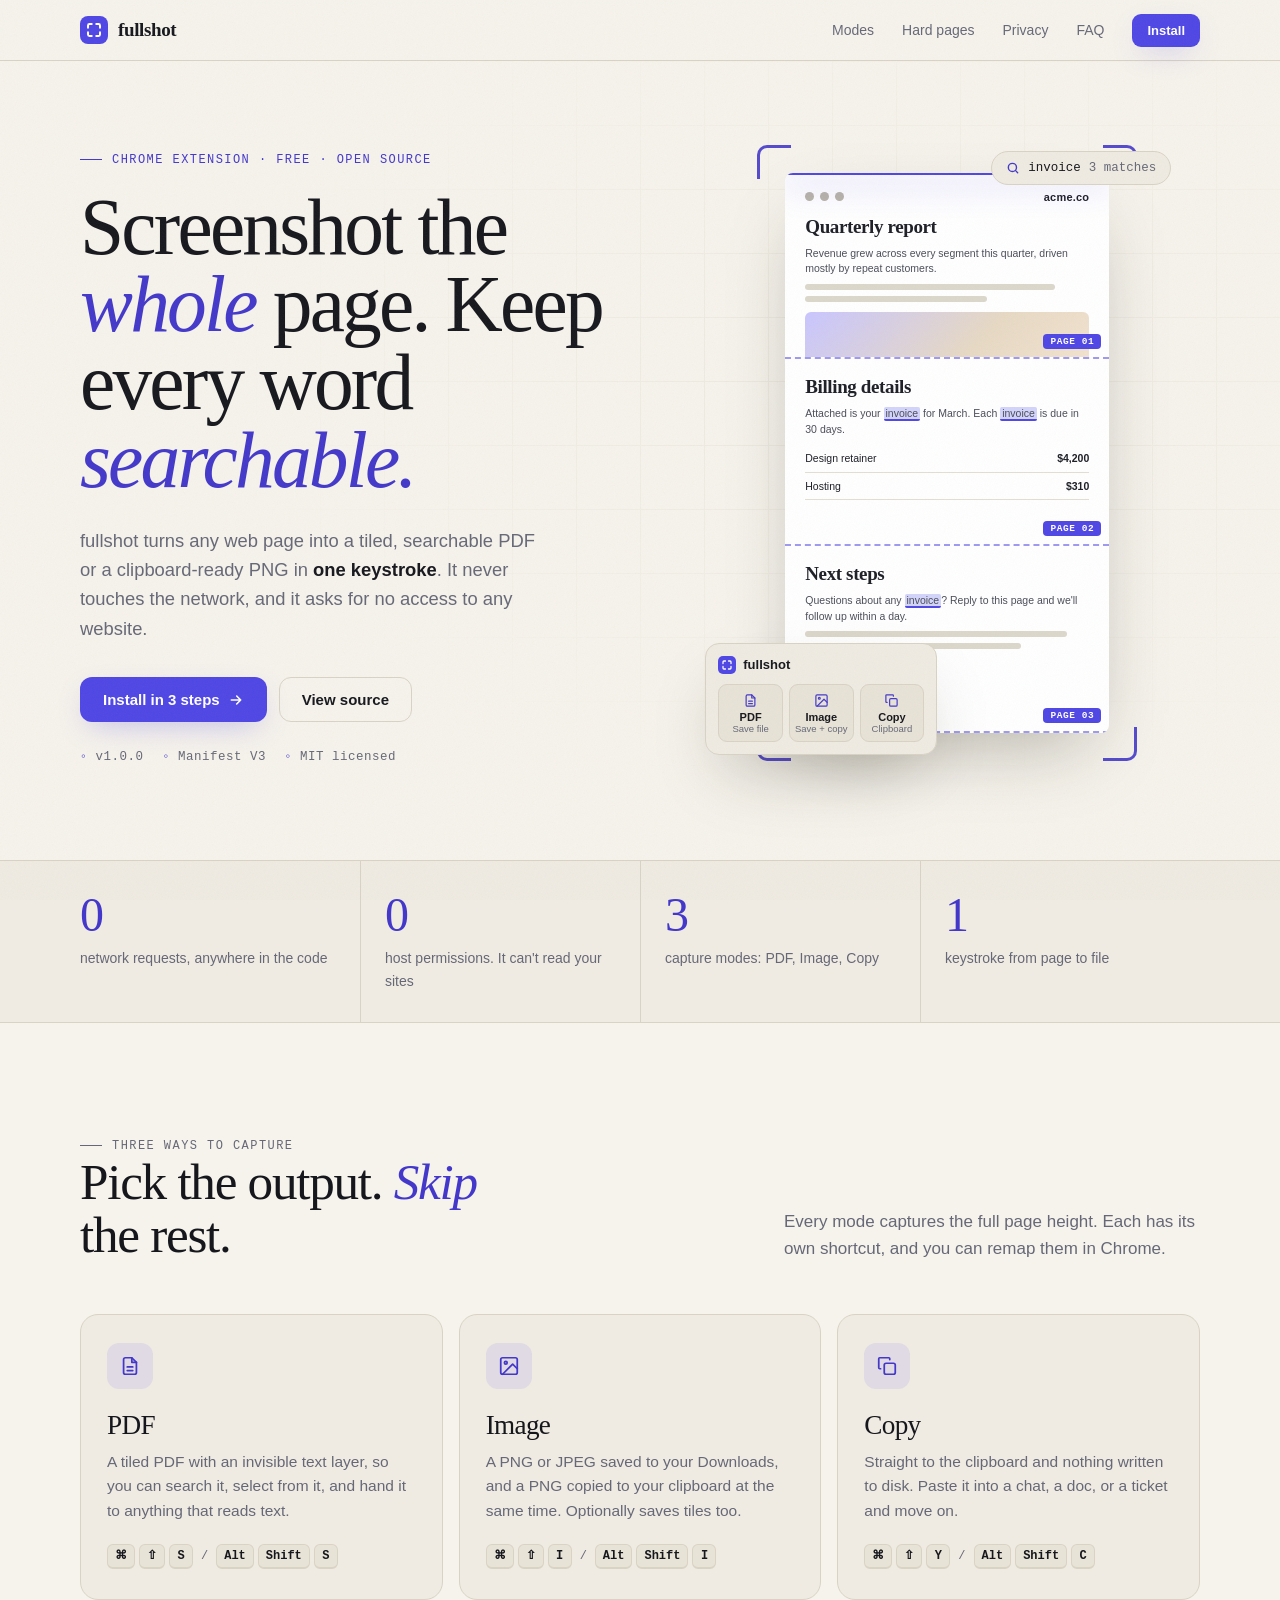
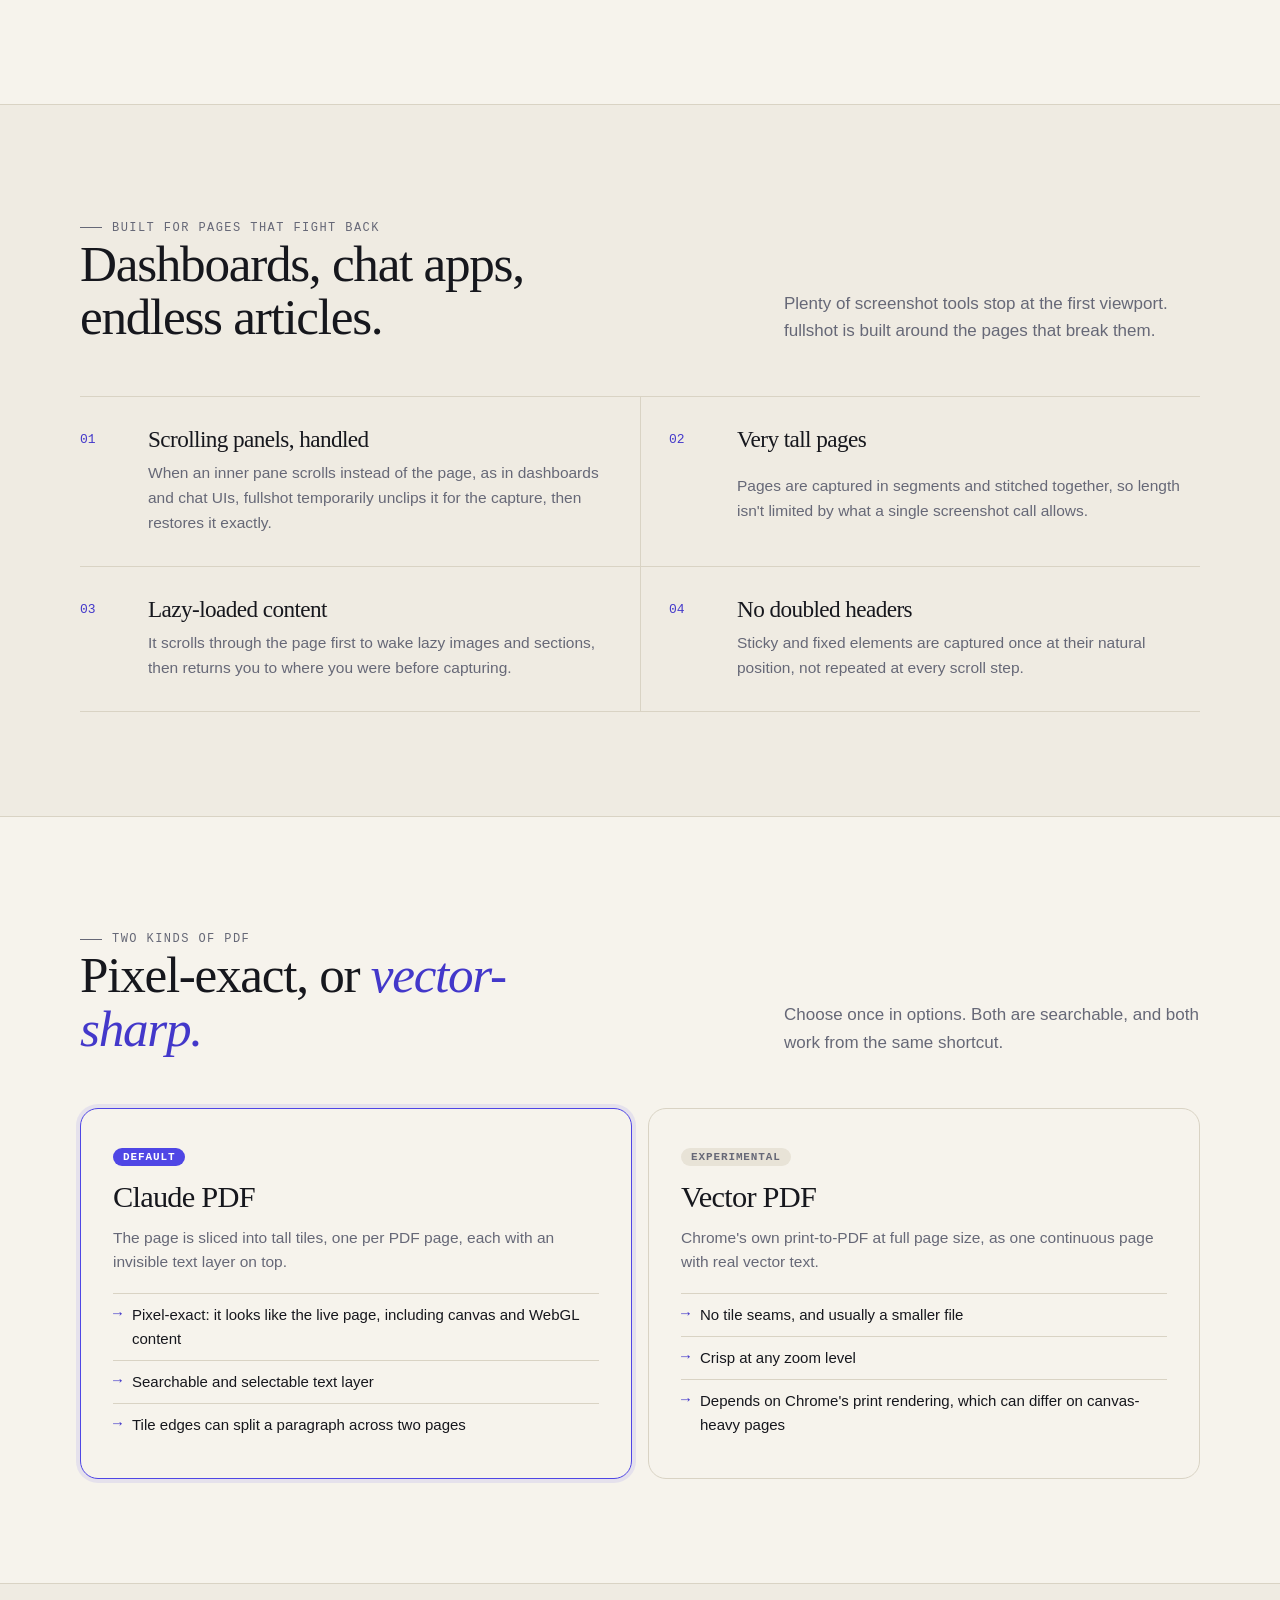
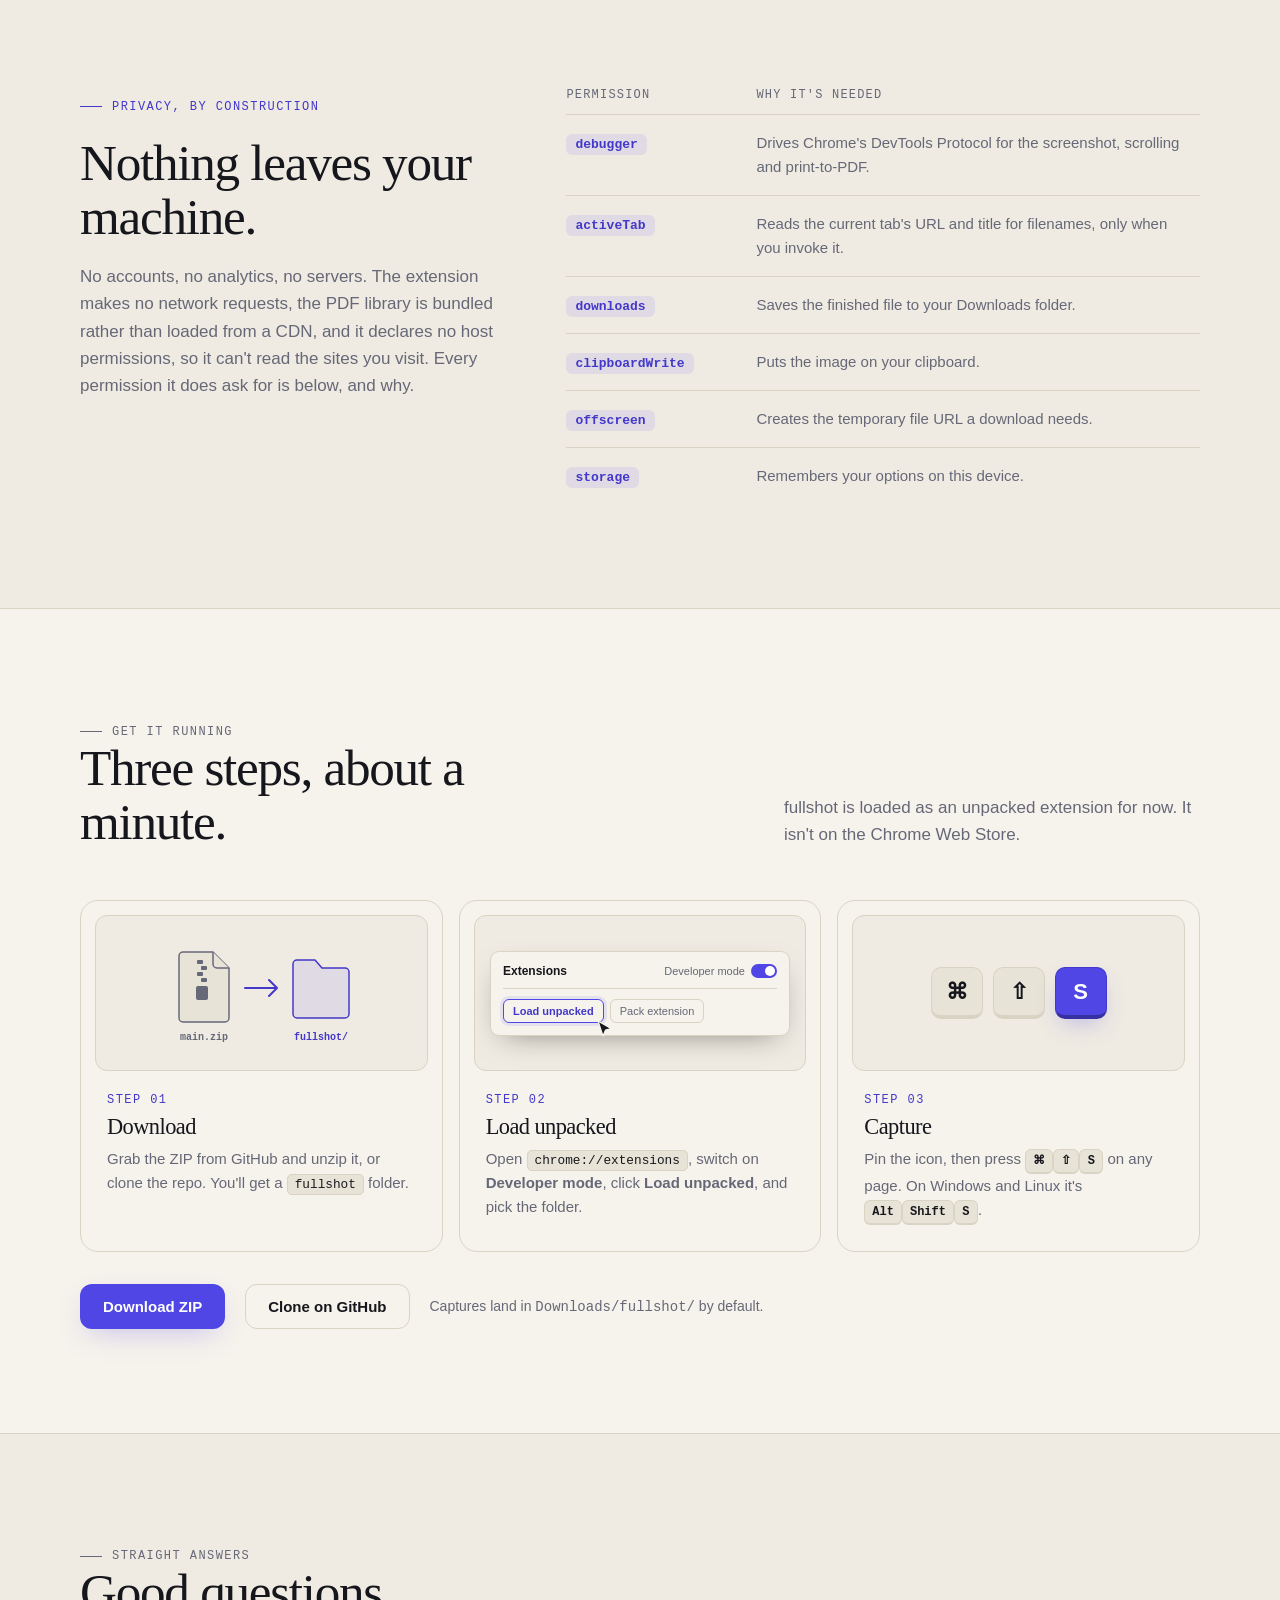
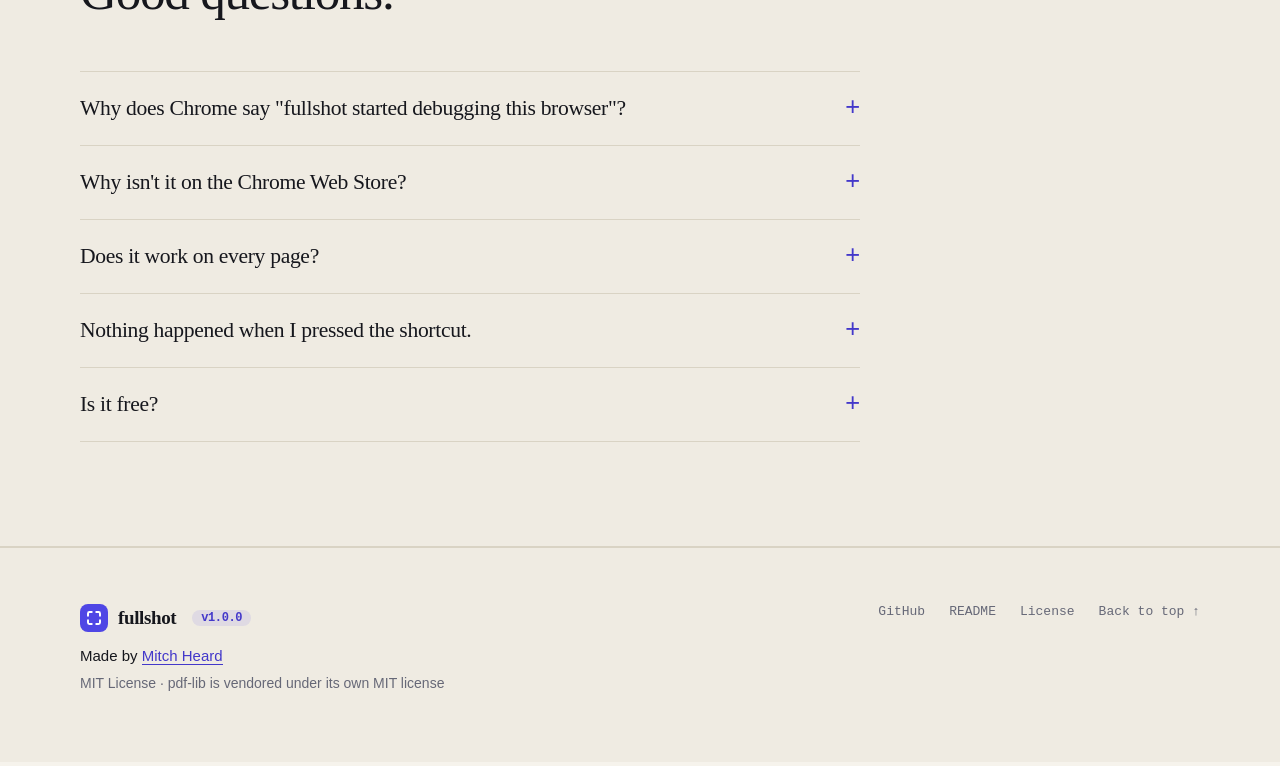
==== commit e13898d0: "Illustrate the landing page install steps Each install card now leads with a small picture of its st" ====
--- a/docs/index.html
+++ b/docs/index.html
@@ -872,20 +872,196 @@
 
       .steps li {
         position: relative;
-        padding: 30px 26px 28px;
+        padding: 14px 14px 26px;
         background: var(--bg);
         border: 1px solid var(--line);
         border-radius: 18px;
-        counter-increment: step;
-      }
-
-      .steps li::before {
-        content: counter(step, decimal-leading-zero);
+      }
+
+      .step-num {
         display: block;
-        margin-bottom: 20px;
-        font: 500 3rem/1 var(--serif);
-        letter-spacing: -0.04em;
+        margin: 0 12px 8px;
+        font: 500 12px var(--mono);
+        letter-spacing: 0.12em;
+        text-transform: uppercase;
         color: var(--accent-text);
+      }
+
+      .steps h3,
+      .steps p {
+        margin-inline: 12px;
+      }
+
+      /* Step illustrations */
+      .step-art {
+        position: relative;
+        display: grid;
+        place-items: center;
+        height: 156px;
+        margin-bottom: 22px;
+        overflow: hidden;
+        background: var(--bg-2);
+        border: 1px solid var(--line);
+        border-radius: 12px;
+      }
+
+      .step-art svg.zip {
+        width: 100%;
+        max-width: 240px;
+        height: auto;
+      }
+
+      .zip .shape {
+        fill: var(--bg-3);
+        stroke: var(--muted);
+        stroke-width: 1.5;
+        stroke-linejoin: round;
+      }
+
+      .zip .folder {
+        fill: var(--accent-soft);
+        stroke: var(--accent-text);
+      }
+
+      .zip .zipper {
+        fill: var(--muted);
+      }
+
+      .zip .arrow {
+        fill: none;
+        stroke: var(--accent-text);
+        stroke-width: 2;
+        stroke-linecap: round;
+        stroke-linejoin: round;
+      }
+
+      .zip text {
+        font: 600 10px var(--mono);
+        fill: var(--muted);
+        text-anchor: middle;
+      }
+
+      .zip text.on {
+        fill: var(--accent-text);
+      }
+
+      /* Mini chrome://extensions */
+      .ext-mock {
+        width: calc(100% - 28px);
+        max-width: 300px;
+        padding: 12px;
+        font: 500 11px var(--sans);
+        color: var(--text);
+        background: var(--bg);
+        border: 1px solid var(--line);
+        border-radius: 9px;
+        box-shadow: 0 10px 30px -14px rgba(0, 0, 0, 0.5);
+      }
+
+      .ext-top {
+        display: flex;
+        align-items: center;
+        justify-content: space-between;
+        gap: 8px;
+        padding-bottom: 10px;
+        margin-bottom: 10px;
+        border-bottom: 1px solid var(--line);
+      }
+
+      .ext-top b {
+        font-weight: 600;
+        font-size: 12px;
+      }
+
+      .dev-mode {
+        display: flex;
+        align-items: center;
+        gap: 6px;
+        color: var(--muted);
+        white-space: nowrap;
+      }
+
+      .toggle {
+        position: relative;
+        width: 26px;
+        height: 14px;
+        background: var(--accent);
+        border-radius: 999px;
+      }
+
+      .toggle::after {
+        content: "";
+        position: absolute;
+        top: 2px;
+        right: 2px;
+        width: 10px;
+        height: 10px;
+        background: #fff;
+        border-radius: 50%;
+      }
+
+      .ext-btns {
+        display: flex;
+        gap: 6px;
+      }
+
+      .ext-btns span {
+        padding: 5px 9px;
+        white-space: nowrap;
+        color: var(--muted);
+        border: 1px solid var(--line);
+        border-radius: 6px;
+      }
+
+      .ext-btns span.hit {
+        position: relative;
+        color: var(--accent-text);
+        font-weight: 600;
+        border-color: var(--accent);
+        box-shadow: 0 0 0 3px var(--accent-soft);
+      }
+
+      .cursor {
+        position: absolute;
+        right: -10px;
+        bottom: -16px;
+        width: 16px;
+        height: 18px;
+        fill: var(--text);
+        stroke: var(--bg);
+        stroke-width: 1.2;
+        stroke-linejoin: round;
+      }
+
+      /* Keycaps */
+      .caps {
+        display: flex;
+        gap: 10px;
+      }
+
+      .cap {
+        display: grid;
+        place-items: center;
+        width: 52px;
+        height: 52px;
+        font: 600 22px var(--sans);
+        color: var(--text);
+        background: var(--bg-3);
+        border: 1px solid var(--line);
+        border-bottom-width: 4px;
+        border-radius: 10px;
+      }
+
+      .cap.go {
+        color: #fff;
+        background: var(--accent);
+        border-color: var(--accent-hover, #4338ca);
+        border-bottom-color: #3730a3;
+        box-shadow: 0 10px 24px -8px var(--accent-glow);
+      }
+
+      .combo {
+        white-space: nowrap;
       }
 
       .steps h3 {
@@ -894,7 +1070,7 @@
       }
 
       .steps p {
-        margin: 0;
+        margin: 0 12px;
         font-size: 15px;
         color: var(--muted);
       }
@@ -1365,16 +1541,59 @@
 
           <ol class="steps">
             <li class="reveal">
+              <div class="step-art" aria-hidden="true">
+                <svg class="zip" viewBox="0 0 240 110">
+                  <path class="shape" d="M42 14h30l16 16v50a4 4 0 0 1-4 4H42a4 4 0 0 1-4-4V18a4 4 0 0 1 4-4z" />
+                  <path class="shape" d="M72 14v12a4 4 0 0 0 4 4h12" />
+                  <rect class="zipper" x="56" y="22" width="6" height="4" rx="1" />
+                  <rect class="zipper" x="60" y="28" width="6" height="4" rx="1" />
+                  <rect class="zipper" x="56" y="34" width="6" height="4" rx="1" />
+                  <rect class="zipper" x="60" y="40" width="6" height="4" rx="1" />
+                  <rect class="zipper" x="55" y="48" width="12" height="14" rx="2" />
+                  <text x="63" y="102">main.zip</text>
+                  <path class="arrow" d="M104 50h32M128 42l8 8-8 8" />
+                  <path class="shape folder" d="M152 26a4 4 0 0 1 4-4h18l7 8h23a4 4 0 0 1 4 4v42a4 4 0 0 1-4 4h-48a4 4 0 0 1-4-4z" />
+                  <text class="on" x="180" y="102">fullshot/</text>
+                </svg>
+              </div>
+              <span class="step-num">Step 01</span>
               <h3>Download</h3>
               <p>Grab the ZIP from GitHub and unzip it, or clone the repo. You'll get a <code>fullshot</code> folder.</p>
             </li>
             <li class="reveal" style="transition-delay: 90ms">
+              <div class="step-art" aria-hidden="true">
+                <div class="ext-mock">
+                  <div class="ext-top">
+                    <b>Extensions</b>
+                    <span class="dev-mode">Developer mode <i class="toggle"></i></span>
+                  </div>
+                  <div class="ext-btns">
+                    <span class="hit">
+                      Load unpacked
+                      <svg class="cursor" viewBox="0 0 16 18"><path d="M1 1l13 7.5-5.5 1.5L6 16z" /></svg>
+                    </span>
+                    <span>Pack extension</span>
+                  </div>
+                </div>
+              </div>
+              <span class="step-num">Step 02</span>
               <h3>Load unpacked</h3>
               <p>Open <code>chrome://extensions</code>, switch on <strong>Developer mode</strong>, click <strong>Load unpacked</strong>, and pick the folder.</p>
             </li>
             <li class="reveal" style="transition-delay: 180ms">
+              <div class="step-art" aria-hidden="true">
+                <div class="caps">
+                  <span class="cap">⌘</span>
+                  <span class="cap">⇧</span>
+                  <span class="cap go">S</span>
+                </div>
+              </div>
+              <span class="step-num">Step 03</span>
               <h3>Capture</h3>
-              <p>Pin the icon, then press <kbd>⌘</kbd><kbd>⇧</kbd><kbd>S</kbd> (<kbd>Alt</kbd><kbd>Shift</kbd><kbd>S</kbd> on Windows and Linux) on any page.</p>
+              <p>
+                Pin the icon, then press <span class="combo"><kbd>⌘</kbd><kbd>⇧</kbd><kbd>S</kbd></span> on any page.
+                On Windows and Linux it's <span class="combo"><kbd>Alt</kbd><kbd>Shift</kbd><kbd>S</kbd></span>.
+              </p>
             </li>
           </ol>
 
